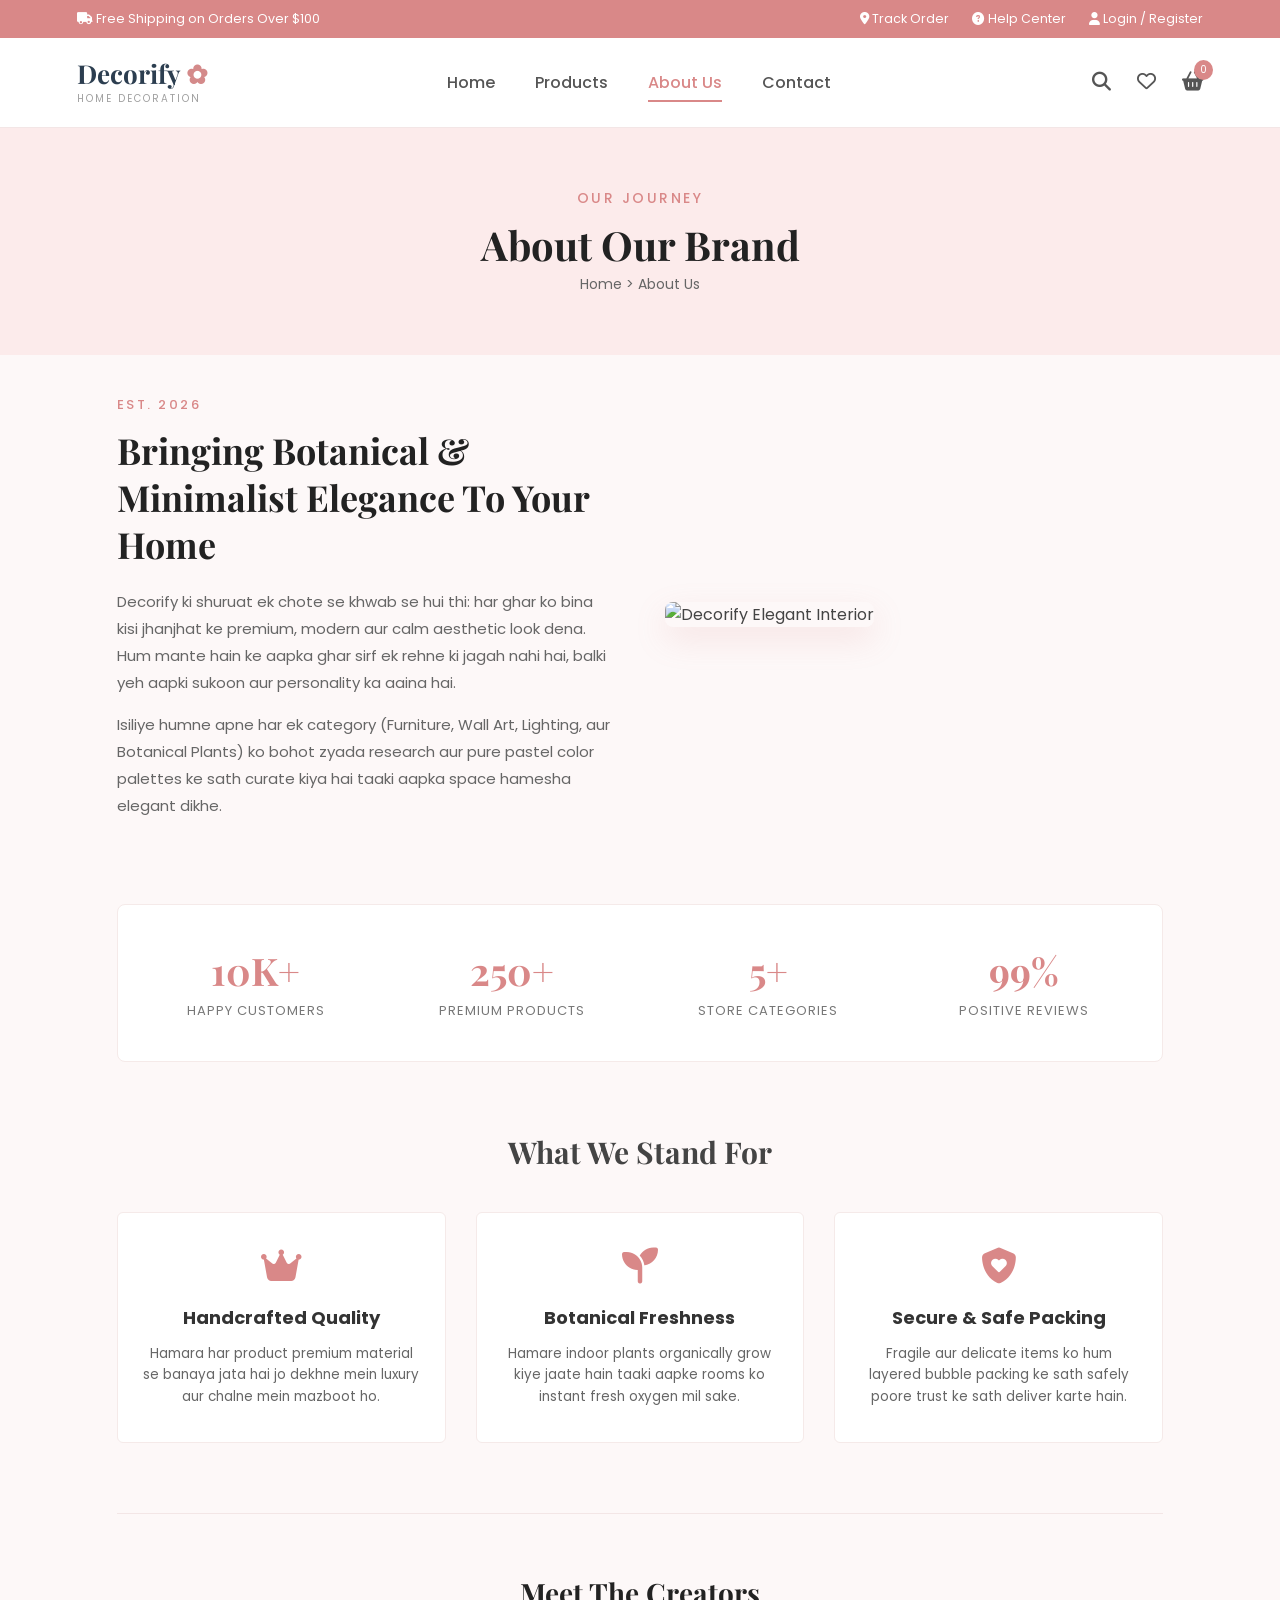
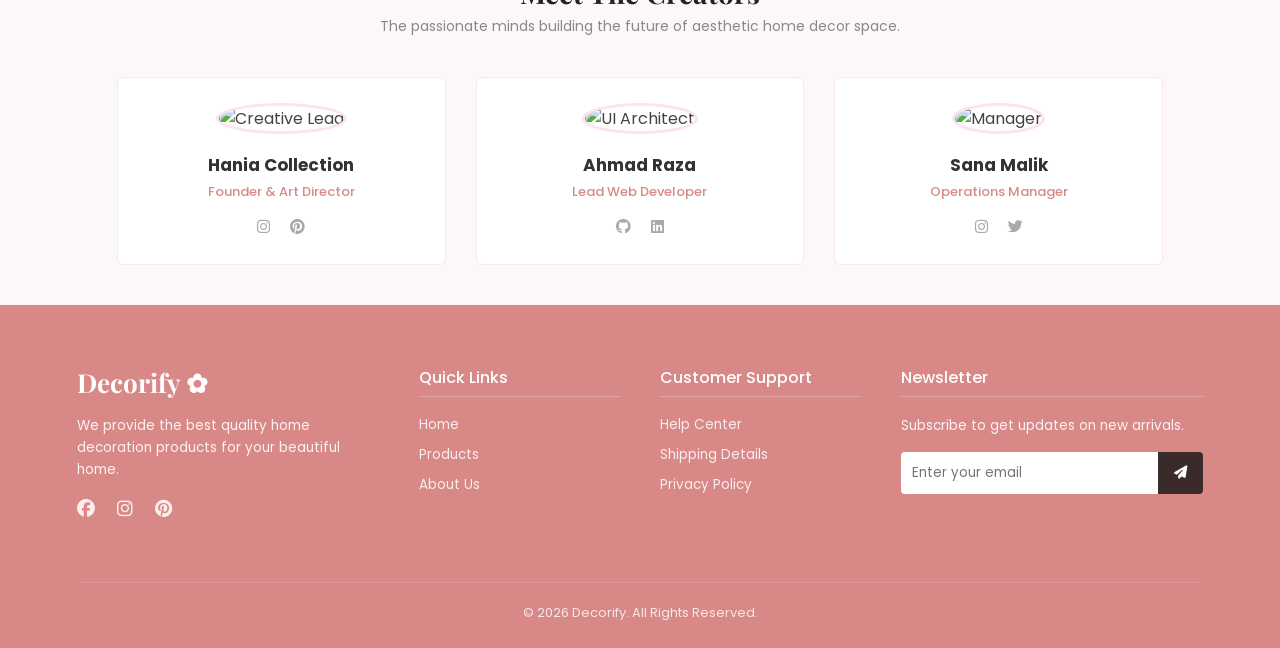
==== about.html @ f61d807a "add all files" ====
<!DOCTYPE html>
<html lang="en">
<head>
    <meta charset="UTF-8">
    <meta name="viewport" content="width=device-width, initial-scale=1.0">
    <title>Decorify - About Our Story</title>
    <link rel="stylesheet" href="style.css">
    <link rel="stylesheet" href="https://cdnjs.cloudflare.com/ajax/libs/font-awesome/6.4.0/css/all.min.css">
    <style>
        /* Scoped custom styles specific to the About page layout */
        .about-hero {
            background-color: #fcebeb;
            padding: 60px 8%;
            text-align: center;
        }
        .about-container {
            max-width: 1200px;
            margin: 40px auto;
            padding: 0 6%;
        }
        .story-block {
            display: grid;
            grid-template-columns: 1fr 1fr;
            gap: 50px;
            align-items: center;
            margin-bottom: 70px;
        }
        .story-img img {
            width: 100%;
            height: 450px;
            object-fit: cover;
            border-radius: 8px;
            box-shadow: 0 12px 32px rgba(217, 136, 136, 0.18);
        }
        .story-text h2 {
            font-family: 'Playfair Display', serif;
            font-size: 36px;
            color: #222;
            margin-bottom: 20px;
            line-height: 1.3;
        }
        .story-text p {
            color: #666;
            font-size: 15px;
            line-height: 1.8;
            margin-bottom: 15px;
        }
        
        /* Stats Strip Counter Area */
        .stats-strip {
            display: grid;
            grid-template-columns: repeat(4, 1fr);
            gap: 20px;
            background: #ffffff;
            border: 1px solid #f5eae9;
            padding: 40px 20px;
            border-radius: 8px;
            text-align: center;
            margin-bottom: 70px;
        }
        .stat-item h3 {
            font-family: 'Playfair Display', serif;
            font-size: 38px;
            color: #d98888;
            margin-bottom: 5px;
        }
        .stat-item p {
            font-size: 13px;
            color: #777;
            text-transform: uppercase;
            letter-spacing: 1px;
        }

        /* Core Values */
        .values-section h2 {
            text-align: center;
            font-family: 'Playfair Display', serif;
            font-size: 30px;
            margin-bottom: 40px;
        }
        .values-grid {
            display: grid;
            grid-template-columns: repeat(3, 1fr);
            gap: 30px;
            margin-bottom: 70px;
        }
        .value-card {
            background: #ffffff;
            border: 1px solid #f5eae9;
            padding: 35px 25px;
            text-align: center;
            border-radius: 6px;
            transition: transform 0.3s;
        }
        .value-card:hover {
            transform: translateY(-5px);
        }
        .value-card i {
            font-size: 36px;
            color: #d98888;
            margin-bottom: 20px;
        }
        .value-card h3 {
            font-size: 18px;
            margin-bottom: 12px;
            color: #333;
        }
        .value-card p {
            font-size: 13.5px;
            color: #666;
            line-height: 1.6;
        }

        /* Team Showcase */
        .team-section {
            text-align: center;
            margin-bottom: 40px;
        }
        .team-grid {
            display: grid;
            grid-template-columns: repeat(3, 1fr);
            gap: 30px;
            margin-top: 40px;
        }
        .team-card {
            background: #ffffff;
            border: 1px solid #f5eae9;
            border-radius: 6px;
            padding: 25px 20px;
            text-align: center;
        }
        .team-card img {
            width: 130px;
            height: 130px;
            border-radius: 50%;
            object-fit: cover;
            margin-bottom: 18px;
            border: 3px solid #fce4ec;
        }
        .team-card h4 {
            font-size: 17px;
            color: #333;
            margin-bottom: 4px;
        }
        .team-card span {
            font-size: 13px;
            color: #d98888;
            font-weight: 500;
            display: block;
            margin-bottom: 12px;
        }
        .team-socials a {
            color: #aaa;
            margin: 0 8px;
            font-size: 15px;
            transition: color 0.2s;
        }
        .team-socials a:hover {
            color: #d98888;
        }

        /* Responsive Fixes */
        @media(max-width: 900px) {
            .story-block, .values-grid, .team-grid { grid-template-columns: 1fr; }
            .stats-strip { grid-template-columns: repeat(2, 1fr); gap: 30px; }
            .story-img img { height: 320px; }
        }
    </style>
</head>
<body>

    <div class="top-bar">
        <span><i class="fa-solid fa-truck"></i> Free Shipping on Orders Over $100</span>
        <div class="top-links">
            <a href="#"><i class="fa-solid fa-location-dot"></i> Track Order</a>
            <a href="#"><i class="fa-solid fa-circle-question"></i> Help Center</a>
            <a href="#"><i class="fa-solid fa-user"></i> Login / Register</a>
        </div>
    </div>

    <header>
        <div class="logo">
            <h2>Decorify <span style="color: #d48a8a;">✿</span></h2>
            <p>Home Decoration</p>
        </div>
        <nav>
            <a href="index.html">Home</a>
            <a href="products.html">Products</a>
            <a href="about.html" class="active">About Us</a>
            <a href="contact.html">Contact</a>
        </nav>
        <div class="header-icons">
            <i class="fa-solid fa-magnifying-glass"></i>
            <i class="fa-regular fa-heart"></i>
           <div class="cart-icon" style="cursor: pointer;" onclick="location.href='cart.html'">
    <i class="fa-solid fa-basket-shopping"></i>
    <span class="cart-count">0</span>
</div>
        </div>
    </header>

    <section class="about-hero">
        <span class="hero-subtitle">Our Journey</span>
        <h1 class="hero-title" style="font-size: 40px; margin-bottom: 5px;">About Our Brand</h1>
        <p style="color: #666; font-size: 14px;">Home > About Us</p>
    </section>

    <main class="about-container">
        
        <div class="story-block">
            <div class="story-text">
                <span class="hero-subtitle" style="font-size: 13px;">Est. 2026</span>
                <h2>Bringing Botanical & Minimalist Elegance To Your Home</h2>
                <p>
                    Decorify ki shuruat ek chote se khwab se hui thi: har ghar ko bina kisi jhanjhat ke premium, modern aur calm aesthetic look dena. Hum mante hain ke aapka ghar sirf ek rehne ki jagah nahi hai, balki yeh aapki sukoon aur personality ka aaina hai.
                </p>
                <p>
                    Isiliye humne apne har ek category (Furniture, Wall Art, Lighting, aur Botanical Plants) ko bohot zyada research aur pure pastel color palettes ke sath curate kiya hai taaki aapka space hamesha elegant dikhe.
                </p>
            </div>
            <div class="story-img">
                <img src="https://images.unsplash.com/photo-1616486338812-3dadae4b4ace?auto=format&fit=crop&q=80&w=600" alt="Decorify Elegant Interior">
            </div>
        </div>

        <div class="stats-strip">
            <div class="stat-item">
                <h3>10K+</h3>
                <p>Happy Customers</p>
            </div>
            <div class="stat-item">
                <h3>250+</h3>
                <p>Premium Products</p>
            </div>
            <div class="stat-item">
                <h3>5+</h3>
                <p>Store Categories</p>
            </div>
            <div class="stat-item">
                <h3>99%</h3>
                <p>Positive Reviews</p>
            </div>
        </div>

        <div class="values-section">
            <h2>What We Stand For</h2>
            <div class="values-grid">
                <div class="value-card">
                    <i class="fa-solid fa-crown"></i>
                    <h3>Handcrafted Quality</h3>
                    <p>Hamara har product premium material se banaya jata hai jo dekhne mein luxury aur chalne mein mazboot ho.</p>
                </div>
                <div class="value-card">
                    <i class="fa-solid fa-seedling"></i>
                    <h3>Botanical Freshness</h3>
                    <p>Hamare indoor plants organically grow kiye jaate hain taaki aapke rooms ko instant fresh oxygen mil sake.</p>
                </div>
                <div class="value-card">
                    <i class="fa-solid fa-shield-heart"></i>
                    <h3>Secure & Safe Packing</h3>
                    <p>Fragile aur delicate items ko hum layered bubble packing ke sath safely poore trust ke sath deliver karte hain.</p>
                </div>
            </div>
        </div>

        <hr style="border: 0; height: 1px; background: #f3e6e6; margin-bottom: 60px;">

        <div class="team-section">
            <h2 style="font-family: 'Playfair Display', serif; font-size: 28px; color: #222;">Meet The Creators</h2>
            <p style="color: #888; font-size: 14px; margin-top: 5px;">The passionate minds building the future of aesthetic home decor space.</p>
            
            <div class="team-grid">
                <div class="team-card">
                    <img src="https://images.unsplash.com/photo-1534528741775-53994a69daeb?auto=format&fit=crop&q=80&w=300" alt="Creative Lead">
                    <h4>Hania Collection</h4>
                    <span>Founder & Art Director</span>
                    <div class="team-socials">
                        <a href="#"><i class="fa-brands fa-instagram"></i></a>
                        <a href="#"><i class="fa-brands fa-pinterest"></i></a>
                    </div>
                </div>
                <div class="team-card">
                    <img src="https://images.unsplash.com/photo-1507003211169-0a1dd7228f2d?auto=format&fit=crop&q=80&w=300" alt="UI Architect">
                    <h4>Ahmad Raza</h4>
                    <span>Lead Web Developer</span>
                    <div class="team-socials">
                        <a href="#"><i class="fa-brands fa-github"></i></a>
                        <a href="#"><i class="fa-brands fa-linkedin"></i></a>
                    </div>
                </div>
                <div class="team-card">
                    <img src="https://images.unsplash.com/photo-1494790108377-be9c29b29330?auto=format&fit=crop&q=80&w=300" alt="Manager">
                    <h4>Sana Malik</h4>
                    <span>Operations Manager</span>
                    <div class="team-socials">
                        <a href="#"><i class="fa-brands fa-instagram"></i></a>
                        <a href="#"><i class="fa-brands fa-twitter"></i></a>
                    </div>
                </div>
            </div>
        </div>

    </main>

    <footer>
        <div class="footer-inner">
            <div class="footer-brand-col">
                <h3>Decorify ✿</h3>
                <p>We provide the best quality home decoration products for your beautiful home.</p>
                <div class="social-links">
                    <a href="#"><i class="fa-brands fa-facebook"></i></a>
                    <a href="#"><i class="fa-brands fa-instagram"></i></a>
                    <a href="#"><i class="fa-brands fa-pinterest"></i></a>
                </div>
            </div>
            <div class="footer-links-col">
                <h4>Quick Links</h4>
                <a href="index.html">Home</a>
                <a href="products.html">Products</a>
                <a href="about.html">About Us</a>
            </div>
            <div class="footer-links-col">
                <h4>Customer Support</h4>
                <a href="#">Help Center</a>
                <a href="#">Shipping Details</a>
                <a href="#">Privacy Policy</a>
            </div>
            <div class="footer-links-col">
                <h4>Newsletter</h4>
                <p>Subscribe to get updates on new arrivals.</p>
                <div class="subscribe-form">
                    <input type="email" placeholder="Enter your email">
                    <button type="button"><i class="fa-solid fa-paper-plane"></i></button>
                </div>
            </div>
        </div>
        <div class="footer-copyright">
            &copy; 2026 Decorify. All Rights Reserved.
        </div>
    </footer>

    <script src="script.js"></script>
</body>
</html>
---- style.css ----
@import url('https://fonts.googleapis.com/css2?family=Playfair+Display:wght@500;600;700&family=Poppins:wght@300;400;500;600&display=swap');

* {
    margin: 0;
    padding: 0;
    box-sizing: border-box;
    font-family: 'Poppins', sans-serif;
}

body {
    background-color: #fdf8f8;
    color: #444;
}

/* Top Bar Styling */
.top-bar {
    background-color: #d98888;
    color: #ffffff;
    padding: 10px 6%;
    display: flex;
    justify-content: space-between;
    align-items: center;
    font-size: 12.5px;
}
.top-links a {
    color: #ffffff;
    text-decoration: none;
    margin-left: 20px;
    transition: opacity 0.2s;
}
.top-links a:hover {
    opacity: 0.8;
}

/* Header Navbar Styling */
header {
    background-color: #ffffff;
    padding: 20px 6%;
    display: flex;
    justify-content: space-between;
    align-items: center;
    border-bottom: 1px solid #f3e6e6;
}
.logo h2 {
    font-family: 'Playfair Display', serif;
    font-size: 26px;
    color: #2c3e50;
    line-height: 1.2;
}
.logo p {
    font-size: 10px;
    letter-spacing: 2px;
    text-transform: uppercase;
    color: #a0a0a0;
}
nav a {
    text-decoration: none;
    color: #555555;
    margin: 0 18px;
    font-weight: 500;
    padding-bottom: 6px;
    transition: color 0.2s;
}
nav a.active, nav a:hover {
    color: #d98888;
    border-bottom: 2px solid #d98888;
}
.header-icons i {
    font-size: 19px;
    margin-left: 22px;
    cursor: pointer;
    color: #555555;
    transition: color 0.2s;
}
.header-icons i:hover {
    color: #d98888;
}
.cart-icon {
    display: inline-block;
    position: relative;
}
.cart-count {
    position: absolute;
    top: -10px;
    right: -10px;
    background: #d98888;
    color: white;
    font-size: 10px;
    padding: 2px 6px;
    border-radius: 50%;
}

/* Perfected Hero Section Layout with Image Support */
.hero-section {
    background-color: #f7dcdb; /* Matching exact soft pink background */
    padding: 50px 8%;
    overflow: hidden;
}
.hero-container {
    max-width: 1200px;
    margin: 0 auto;
    display: flex;
    align-items: center;
    justify-content: space-between;
}
.hero-content {
    flex: 1;
    max-width: 500px;
}
.hero-subtitle {
    color: #d98888;
    text-transform: uppercase;
    font-weight: 500;
    letter-spacing: 2.5px;
    display: block;
    margin-bottom: 12px;
    font-size: 14px;
}
.hero-title {
    font-family: 'Playfair Display', serif;
    font-size: 48px;
    color: #222222;
    margin-bottom: 15px;
    line-height: 1.2;
}
.hero-description {
    color: #666666;
    margin-bottom: 30px;
    font-size: 15px;
    line-height: 1.6;
}
.shop-now-btn {
    background-color: #d98888;
    color: #ffffff;
    border: none;
    padding: 14px 32px;
    font-size: 15px;
    font-weight: 500;
    cursor: pointer;
    border-radius: 4px;
    transition: background 0.3s ease;
}
.shop-now-btn:hover {
    background-color: #c57676;
}
.hero-image-wrapper {
    flex: 1;
    display: flex;
    justify-content: flex-end;
    position: relative;
}
.hero-img {
    max-width: 85%;
    height: 380px;
    object-fit: cover;
    border-radius: 8px;
    z-index: 2;
    box-shadow: 0 10px 30px rgba(0,0,0,0.08);
}
.hero-bg-accent {
    position: absolute;
    width: 250px;
    height: 250px;
    background-color: #fce4ec;
    border-radius: 50%;
    right: -20px;
    top: -20px;
    z-index: 1;
}

/* Grid & Content Area Wrapper */
.main-wrapper {
    padding: 50px 6%;
}
.container {
    max-width: 1240px;
    margin: 0 auto;
    display: grid;
    grid-template-columns: 260px 1fr;
    gap: 40px;
}

/* Sidebar Layout */
.section-title {
    font-size: 16px;
    margin-bottom: 20px;
    color: #d98888;
    border-bottom: 1px solid #f3e6e6;
    padding-bottom: 8px;
    text-transform: uppercase;
    letter-spacing: 0.5px;
}
.categories-list {
    list-style: none;
    margin-bottom: 35px;
}
.categories-list li {
    padding: 11px 16px;
    margin-bottom: 6px;
    cursor: pointer;
    border-radius: 4px;
    color: #555555;
    font-size: 14.5px;
    display: flex;
    align-items: center;
    gap: 12px;
    transition: all 0.2s ease;
}
.categories-list li.active, .categories-list li:hover {
    background-color: #fcebeb;
    color: #d98888;
    font-weight: 500;
}
.price-slider {
    width: 100%;
    accent-color: #d98888;
    margin: 15px 0;
}
.price-labels {
    display: flex;
    justify-content: space-between;
    font-size: 13.5px;
    color: #666666;
    margin-bottom: 20px;
}
.filter-action-btn {
    width: 100%;
    background-color: #d98888;
    color: white;
    border: none;
    padding: 11px;
    font-size: 14px;
    font-weight: 500;
    cursor: pointer;
    border-radius: 4px;
    transition: background 0.2s;
}
.filter-action-btn:hover {
    background-color: #c57676;
}

/* Header of Product List */
.products-filter-header {
    display: flex;
    justify-content: space-between;
    align-items: center;
    margin-bottom: 25px;
    font-size: 14px;
    color: #666666;
}
.sort-dropdown {
    padding: 8px 14px;
    border: 1px solid #e2d5d5;
    border-radius: 4px;
    outline: none;
    background-color: #fff;
    color: #444;
}

/* Product Cards Grid Setup (4 Columns) */
.products-grid {
    display: grid;
    grid-template-columns: repeat(4, 1fr);
    gap: 20px;
}

/* Product Card Detail Structuring */
.product-card {
    background: #ffffff;
    border: 1px solid #f5eae9;
    border-radius: 6px;
    padding: 14px;
    text-align: center;
    position: relative;
    transition: transform 0.3s, box-shadow 0.3s;
}
.product-card:hover {
    transform: translateY(-4px);
    box-shadow: 0 8px 24px rgba(217, 136, 136, 0.12);
}
.product-img-box {
    position: relative;
    background-color: #faf0ef;
    border-radius: 4px;
    overflow: hidden;
    margin-bottom: 12px;
}
.product-img-box img {
    width: 100%;
    height: 190px;
    object-fit: cover;
    display: block;
}
.wishlist-btn {
    position: absolute;
    top: 10px;
    right: 10px;
    background: #ffffff;
    border: none;
    width: 32px;
    height: 32px;
    border-radius: 50%;
    color: #a0a0a0;
    cursor: pointer;
    display: flex;
    align-items: center;
    justify-content: center;
    box-shadow: 0 2px 6px rgba(0,0,0,0.06);
}
.wishlist-btn:hover {
    color: #d98888;
}
.product-name {
    font-size: 14.5px;
    color: #333333;
    font-weight: 500;
    margin-bottom: 4px;
}
.product-rating {
    font-size: 11px;
    color: #ffb400;
    margin-bottom: 6px;
}
.rating-count {
    color: #888888;
    margin-left: 2px;
}
.product-price {
    font-weight: 600;
    color: #d98888;
    font-size: 15.5px;
    margin-bottom: 12px;
}
.add-cart-btn {
    width: 100%;
    background-color: #d98888;
    color: white;
    border: none;
    padding: 9px;
    border-radius: 4px;
    font-size: 13.5px;
    cursor: pointer;
    transition: background 0.2s;
}
.add-cart-btn:hover {
    background-color: #c57676;
}

/* Site Wide Footer Layout */
footer {
    background-color: #d98888;
    color: #ffffff;
    padding: 60px 6% 25px 6%;
}
.footer-inner {
    max-width: 1200px;
    margin: 0 auto;
    display: grid;
    grid-template-columns: 1.2fr 0.8fr 0.8fr 1.2fr;
    gap: 40px;
}
.footer-brand-col h3 {
    font-family: 'Playfair Display', serif;
    font-size: 26px;
    margin-bottom: 15px;
}
.footer-inner h4 {
    margin-bottom: 18px;
    font-size: 16px;
    border-bottom: 1px solid rgba(255,255,255,0.25);
    padding-bottom: 6px;
    font-weight: 500;
}
.footer-inner p {
    font-size: 13.5px;
    line-height: 1.6;
    opacity: 0.9;
}
.footer-inner a {
    display: block;
    color: #ffffff;
    text-decoration: none;
    font-size: 13.5px;
    margin-bottom: 10px;
    opacity: 0.85;
    transition: opacity 0.2s;
}
.footer-inner a:hover {
    opacity: 1;
    text-decoration: underline;
}
.social-links a {
    display: inline-block;
    color: white;
    font-size: 18px;
    margin-right: 18px;
    margin-top: 15px;
}
.subscribe-form {
    display: flex;
    margin-top: 15px;
}
.subscribe-form input {
    padding: 11px;
    border: none;
    border-radius: 4px 0 0 4px;
    outline: none;
    width: 100%;
    font-size: 13.5px;
}
.subscribe-form button {
    background-color: #3a2a2a;
    color: white;
    border: none;
    padding: 0 16px;
    border-radius: 0 4px 4px 0;
    cursor: pointer;
    transition: background 0.2s;
}
.subscribe-form button:hover {
    background-color: #241919;
}
.footer-copyright {
    text-align: center;
    margin-top: 50px;
    padding-top: 20px;
    border-top: 1px solid rgba(255,255,255,0.15);
    font-size: 13px;
    opacity: 0.8;
}

/* Layout Responsiveness adjustments */
@media(max-width: 1024px) {
    .products-grid {
        grid-template-columns: repeat(2, 1fr);
    }
    .footer-inner {
        grid-template-columns: repeat(2, 1fr);
    }
}
@media(max-width: 768px) {
    .container {
        grid-template-columns: 1fr;
    }
    .hero-container {
        flex-direction: column;
        text-align: center;
    }
    .hero-content {
        margin-bottom: 30px;
    }
    .hero-image-wrapper {
        justify-content: center;
    }
    .products-grid {
        grid-template-columns: 1fr;
    }
    .footer-inner {
        grid-template-columns: 1fr;
    }
}
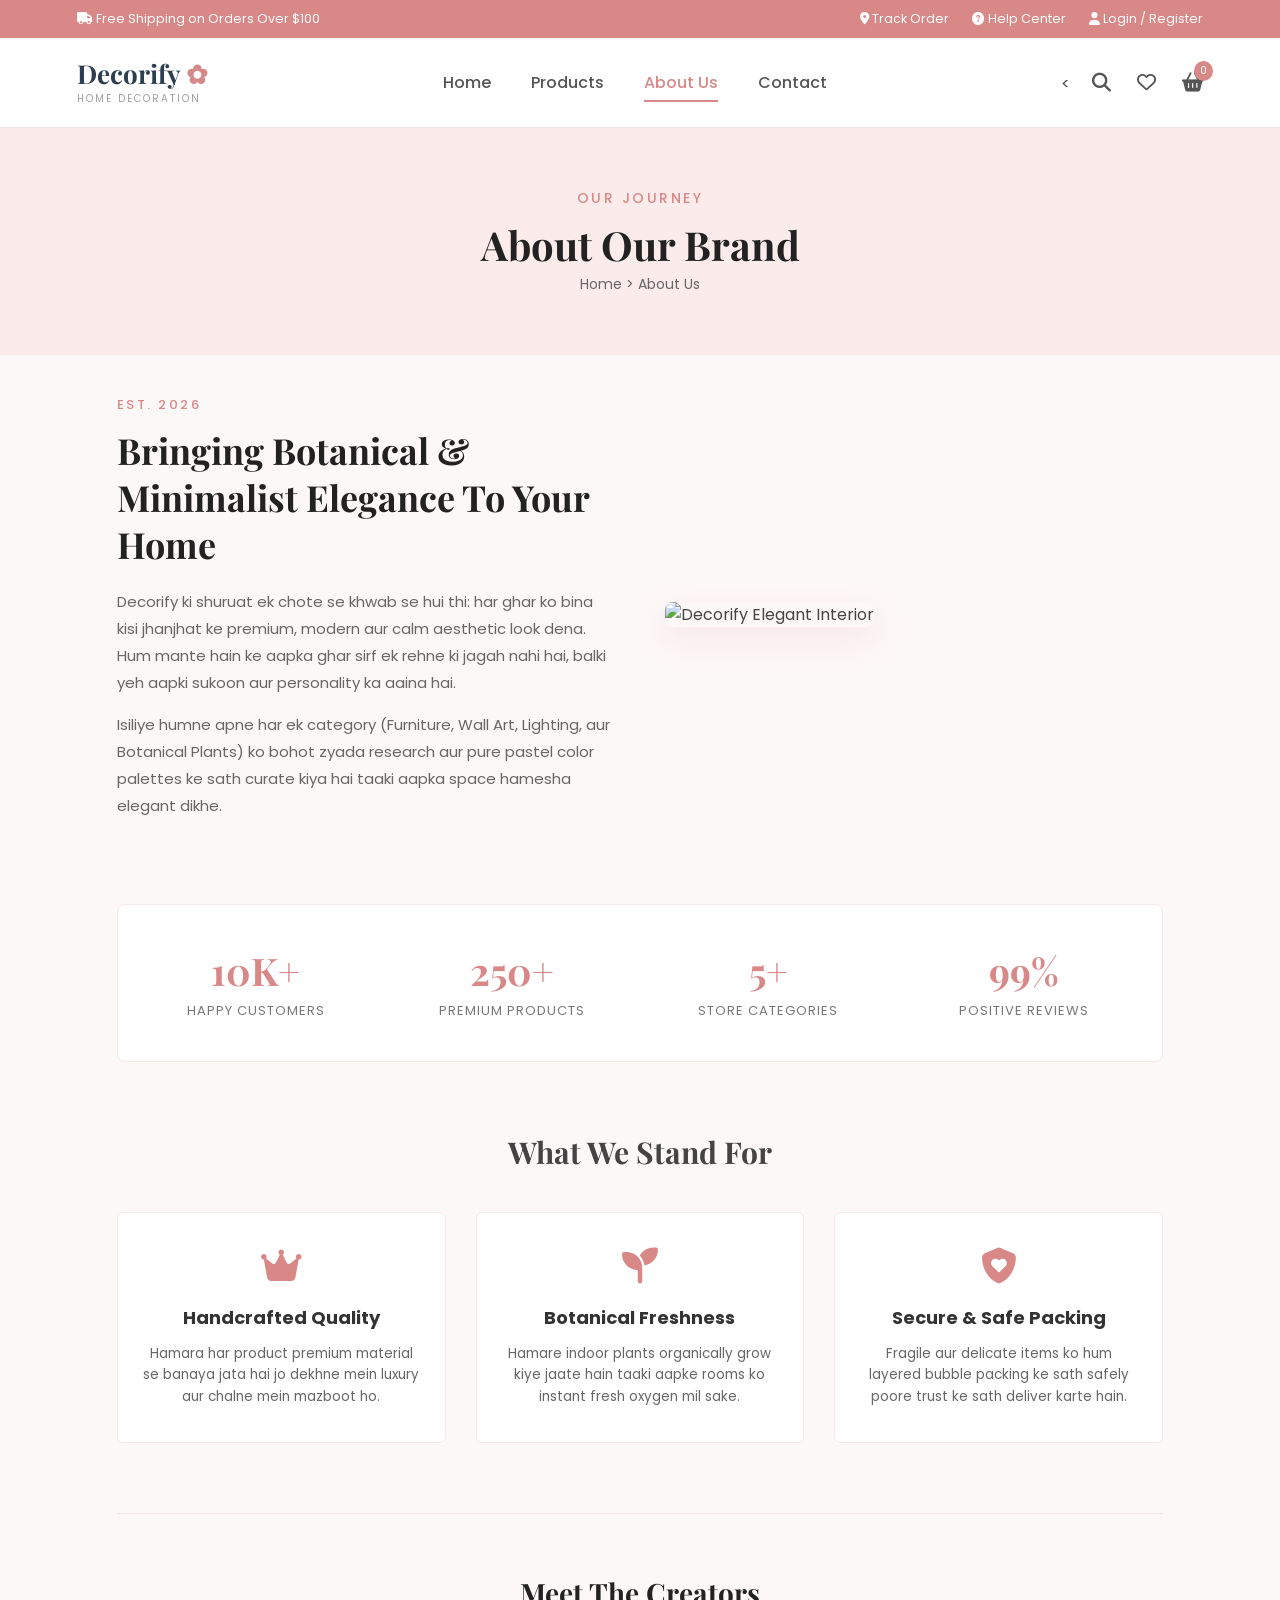
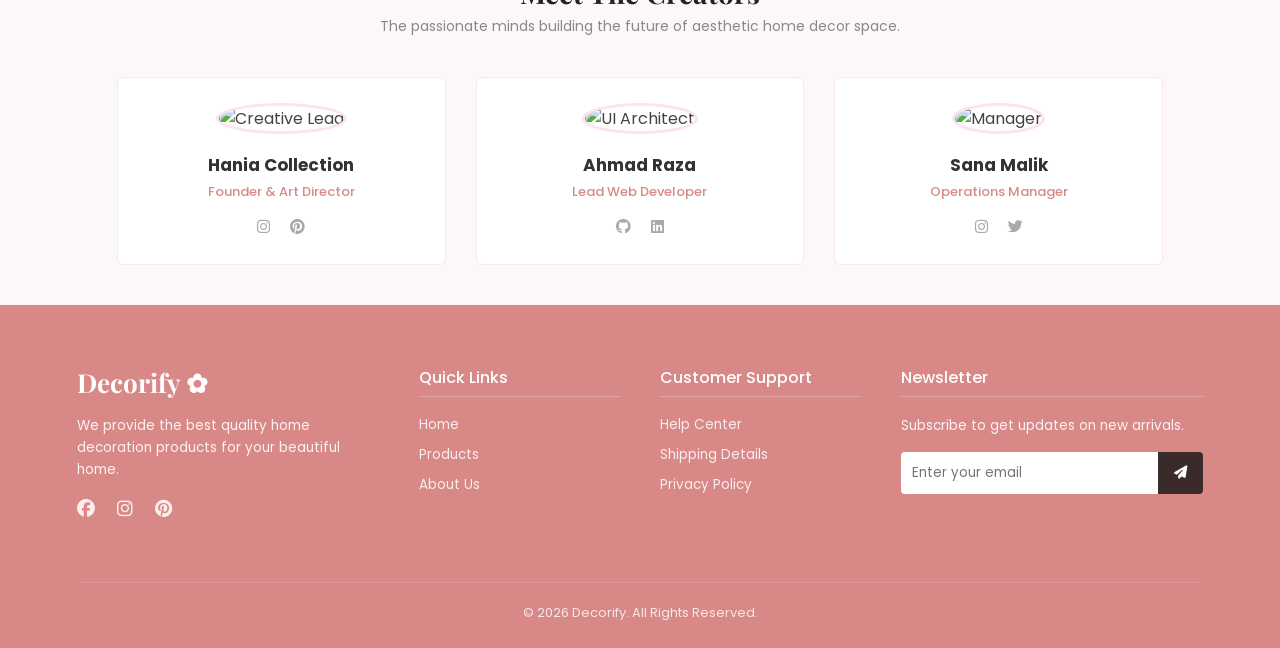
==== commit 7c0788bc: "Updated website files" ====
--- a/about.html
+++ b/about.html
@@ -190,8 +190,10 @@
             <a href="contact.html">Contact</a>
         </nav>
         <div class="header-icons">
+            <<button type="button" id="search-trigger-btn" style="background: none; border: none; font-size: 18px; color: inherit; cursor: pointer;">
             <i class="fa-solid fa-magnifying-glass"></i>
-            <i class="fa-regular fa-heart"></i>
+            </button>
+            <i class="fa-regular fa-heart" style="cursor: pointer;" onclick="location.href='wishlist.html'"></i>
            <div class="cart-icon" style="cursor: pointer;" onclick="location.href='cart.html'">
     <i class="fa-solid fa-basket-shopping"></i>
     <span class="cart-count">0</span>
--- a/style.css
+++ b/style.css
@@ -458,4 +458,212 @@
     .footer-inner {
         grid-template-columns: 1fr;
     }
+}
+
+/* Login Modal Styling */
+.modal-overlay {
+    position: fixed;
+    top: 0;
+    left: 0;
+    width: 100%;
+    height: 100%;
+    background-color: rgba(0, 0, 0, 0.5);
+    display: flex;
+    justify-content: center;
+    align-items: center;
+    z-index: 9999;
+    opacity: 0;
+    pointer-events: none;
+    transition: opacity 0.3s ease;
+}
+.modal-overlay.open {
+    opacity: 1;
+    pointer-events: auto;
+}
+.modal-card {
+    background: #ffffff;
+    padding: 35px;
+    width: 100%;
+    max-width: 400px;
+    border-radius: 8px;
+    position: relative;
+    box-shadow: 0 10px 30px rgba(0,0,0,0.15);
+    transform: translateY(-20px);
+    transition: transform 0.3s ease;
+}
+.modal-overlay.open .modal-card {
+    transform: translateY(0);
+}
+.close-modal-btn {
+    position: absolute;
+    top: 15px;
+    right: 20px;
+    background: none;
+    border: none;
+    font-size: 28px;
+    color: #aaa;
+    cursor: pointer;
+}
+.close-modal-btn:hover {
+    color: #ff4d4d;
+}
+.modal-tabs {
+    display: flex;
+    border-bottom: 2px solid #f5eae9;
+    margin-bottom: 25px;
+}
+.tab-btn {
+    flex: 1;
+    text-align: center;
+    padding: 10px;
+    cursor: pointer;
+    font-weight: 500;
+    color: #888;
+    transition: all 0.2s;
+}
+.tab-btn.active {
+    color: #d98888;
+    border-bottom: 2px solid #d98888;
+    margin-bottom: -2px;
+}
+.modal-form {
+    display: none;
+}
+.modal-form.active {
+    display: block;
+}
+.auth-submit-btn {
+    width: 100%;
+    background-color: #d98888;
+    color: white;
+    border: none;
+    padding: 12px;
+    border-radius: 4px;
+    font-weight: 500;
+    cursor: pointer;
+    margin-top: 10px;
+    transition: background 0.2s;
+}
+.auth-submit-btn:hover {
+    background-color: #c57676;
+}
+
+/* ==========================================
+   RESPONSIVE BURGER MENU SYSTEM
+   ========================================== */
+
+/* ==========================================
+   RESPONSIVE BURGER MENU SYSTEM (FIXED)
+   ========================================== */
+
+@media (max-width: 768px) {
+    /* Top Bar Adjustment */
+    .top-bar {
+        flex-direction: column;
+        gap: 8px;
+        padding: 10px 4%;
+        text-align: center;
+    }
+    .top-links {
+        justify-content: center;
+        gap: 15px;
+    }
+
+    /* 🌟 Header Stretch & Layout Fix */
+    header {
+        padding: 15px 3% !important; /* Side padding kam ki taaki icons right edge ke kareeb ho jayein */
+        position: relative;
+    }
+
+    /* 🌟 Header Icons Container Fix */
+    .header-icons {
+        display: flex;
+        align-items: center;
+        gap: 10px; /* Sab icons ka aapas ka gap set kiya */
+    }
+
+    .header-icons i, 
+    .header-icons button {
+        margin-left: 10px !important; /* Purana heavy margin reset kiya */
+        font-size: 18px;
+    }
+
+    /* 🍔 3 Lines Burger Button Positioning */
+    .menu-toggle {
+        display: block !important;
+        margin-left: 12px !important; /* Basket se thoda sa mazeed door karne ke liye */
+        padding: 4px;
+        font-size: 22px !important; /* Thoda sa distinct look dene ke liye size barhaya */
+        color: #555555;
+        order: 5; /* Ensure karega ke burger menu sab se aakhir (right side) par hi rahe */
+    }
+
+    /* 📱 Hide Main Navigation and Make it Dropdown */
+    nav {
+        display: none; 
+        position: absolute;
+        top: 100%; 
+        left: 0;
+        width: 100%;
+        background: #ffffff;
+        flex-direction: column;
+        align-items: center;
+        padding: 20px 0;
+        gap: 20px;
+        box-shadow: 0 10px 20px rgba(217, 136, 136, 0.08);
+        border-bottom: 2px solid #fff5f5;
+        z-index: 998;
+    }
+
+    /* When menu is active/open */
+    nav.active {
+        display: flex !important; 
+    }
+
+    nav a {
+        width: 100%;
+        text-align: center;
+        padding: 5px 0;
+        font-size: 15px;
+        margin: 0; /* Reset desktop horizontal margin */
+    }
+    
+    /* Baki Grid responsive shifts layout */
+    .container {
+        grid-template-columns: 1fr;
+    }
+    .hero-container {
+        flex-direction: column;
+        text-align: center;
+    }
+    .hero-content {
+        margin-bottom: 30px;
+    }
+    .hero-image-wrapper {
+        justify-content: center;
+    }
+    .products-grid {
+        grid-template-columns: 1fr;
+    }
+    .footer-inner {
+        grid-template-columns: 1fr;
+    }
+}
+/* 🍔 Desktop View par 3 lines hidden rahengi */
+.menu-toggle {
+    display: none !important; /* !important lagayein taaki koi aur style ise overwrite na kare */
+    cursor: pointer;
+}
+@media(max-width: 768px) {
+    /* ... baqi mobile styles ... */
+
+    /* 🍔 Sirf mobile view par 3 lines show hongi */
+    .menu-toggle {
+        display: block !important;
+        margin-left: 16px !important;
+        padding: 4px;
+        font-size: 22px !important;
+        color: #555555;
+        z-index: 1001 !important;
+    }
 }
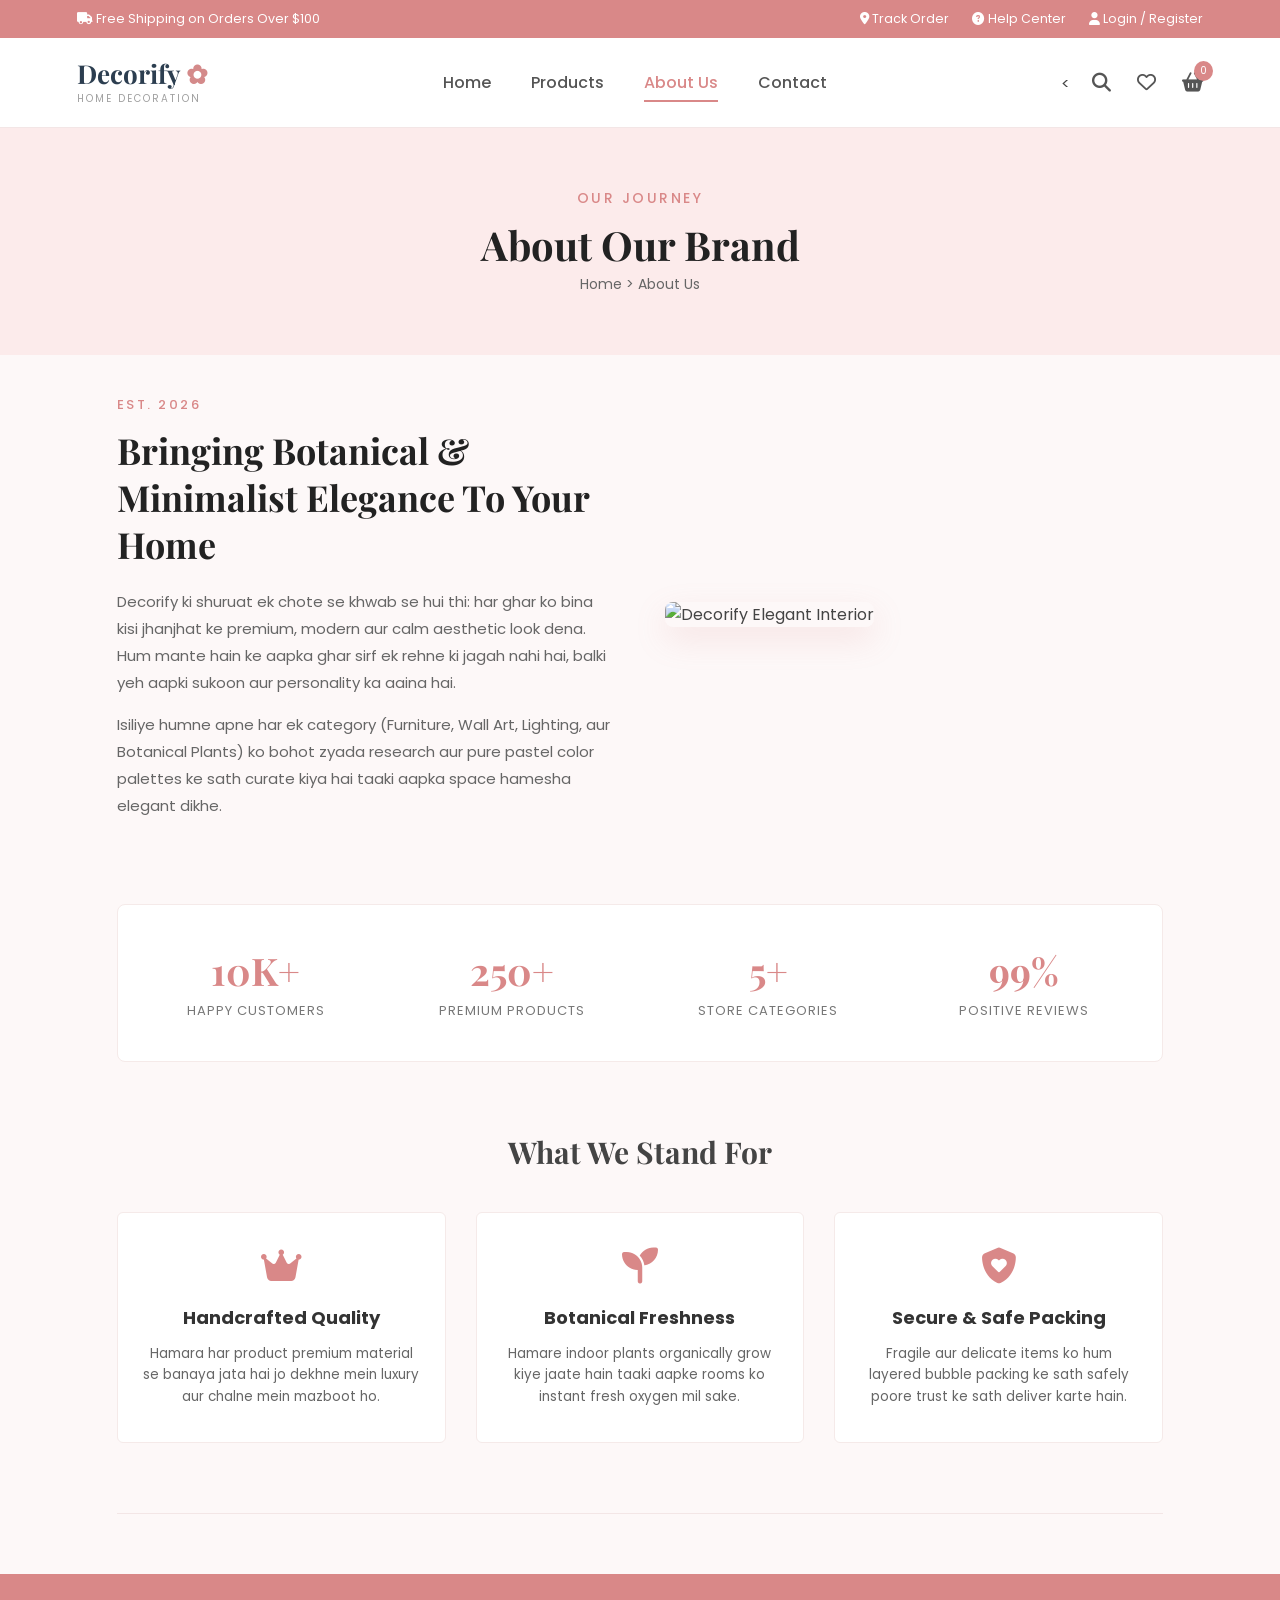
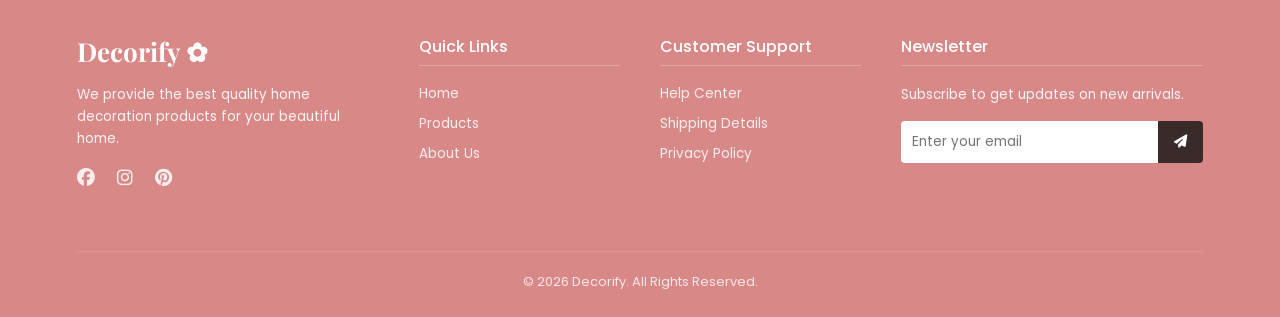
==== commit 576f0703: "Fix footer layout and images links" ====
--- a/about.html
+++ b/about.html
@@ -267,40 +267,6 @@
 
         <hr style="border: 0; height: 1px; background: #f3e6e6; margin-bottom: 60px;">
 
-        <div class="team-section">
-            <h2 style="font-family: 'Playfair Display', serif; font-size: 28px; color: #222;">Meet The Creators</h2>
-            <p style="color: #888; font-size: 14px; margin-top: 5px;">The passionate minds building the future of aesthetic home decor space.</p>
-            
-            <div class="team-grid">
-                <div class="team-card">
-                    <img src="https://images.unsplash.com/photo-1534528741775-53994a69daeb?auto=format&fit=crop&q=80&w=300" alt="Creative Lead">
-                    <h4>Hania Collection</h4>
-                    <span>Founder & Art Director</span>
-                    <div class="team-socials">
-                        <a href="#"><i class="fa-brands fa-instagram"></i></a>
-                        <a href="#"><i class="fa-brands fa-pinterest"></i></a>
-                    </div>
-                </div>
-                <div class="team-card">
-                    <img src="https://images.unsplash.com/photo-1507003211169-0a1dd7228f2d?auto=format&fit=crop&q=80&w=300" alt="UI Architect">
-                    <h4>Ahmad Raza</h4>
-                    <span>Lead Web Developer</span>
-                    <div class="team-socials">
-                        <a href="#"><i class="fa-brands fa-github"></i></a>
-                        <a href="#"><i class="fa-brands fa-linkedin"></i></a>
-                    </div>
-                </div>
-                <div class="team-card">
-                    <img src="https://images.unsplash.com/photo-1494790108377-be9c29b29330?auto=format&fit=crop&q=80&w=300" alt="Manager">
-                    <h4>Sana Malik</h4>
-                    <span>Operations Manager</span>
-                    <div class="team-socials">
-                        <a href="#"><i class="fa-brands fa-instagram"></i></a>
-                        <a href="#"><i class="fa-brands fa-twitter"></i></a>
-                    </div>
-                </div>
-            </div>
-        </div>
 
     </main>
 
--- a/style.css
+++ b/style.css
@@ -179,8 +179,37 @@
     grid-template-columns: 260px 1fr;
     gap: 40px;
 }
-
 /* Sidebar Layout */
+
+/* 🌟 Is section ko update kiya hai taaki links ka rang aur underline theek ho sake */
+.categories-list li a {
+    text-decoration: none !important; /* Underline khatam karne ke liye */
+    color: #6466b1; /* Default dark grey rang jo aapki site par chal raha hai */
+    transition: color 0.2s ease;
+}
+
+.categories-list li {
+    padding: 11px 16px;
+    margin-bottom: 6px;
+    cursor: pointer;
+    border-radius: 4px;
+    color: #555555;
+    font-size: 14.5px;
+    display: flex;
+    align-items: center;
+    gap: 12px;
+    transition: all 0.2s ease;
+}
+
+/* 🌸 Hover karne par ya active hone par text ka color aapka theme color ho jaye */
+.categories-list li.active, 
+.categories-list li:hover,
+.categories-list li:hover a,
+.categories-list li.active a {
+    background-color: #fcebeb;
+    color: #d98888 !important; /* Rose-pink theme color */
+    font-weight: 500;
+}
 .section-title {
     font-size: 16px;
     margin-bottom: 20px;
@@ -190,27 +219,7 @@
     text-transform: uppercase;
     letter-spacing: 0.5px;
 }
-.categories-list {
-    list-style: none;
-    margin-bottom: 35px;
-}
-.categories-list li {
-    padding: 11px 16px;
-    margin-bottom: 6px;
-    cursor: pointer;
-    border-radius: 4px;
-    color: #555555;
-    font-size: 14.5px;
-    display: flex;
-    align-items: center;
-    gap: 12px;
-    transition: all 0.2s ease;
-}
-.categories-list li.active, .categories-list li:hover {
-    background-color: #fcebeb;
-    color: #d98888;
-    font-weight: 500;
-}
+
 .price-slider {
     width: 100%;
     accent-color: #d98888;
